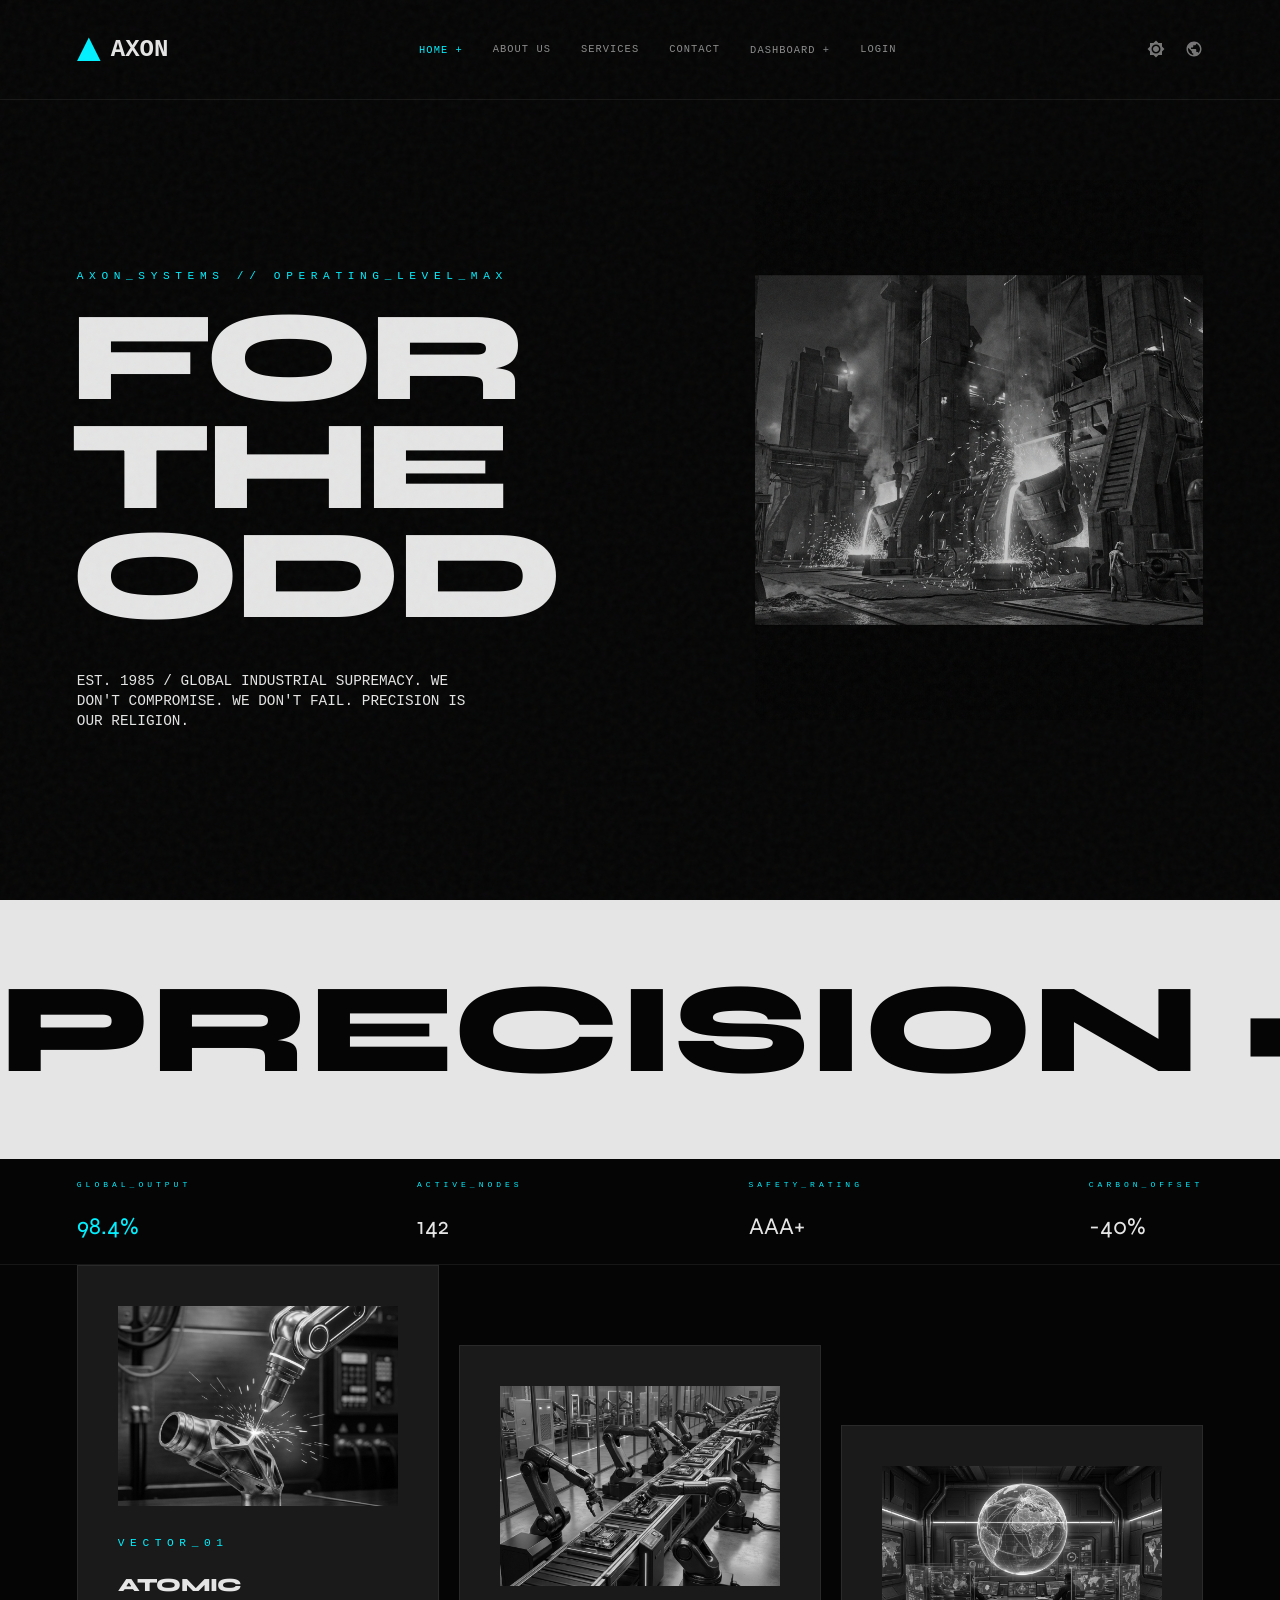
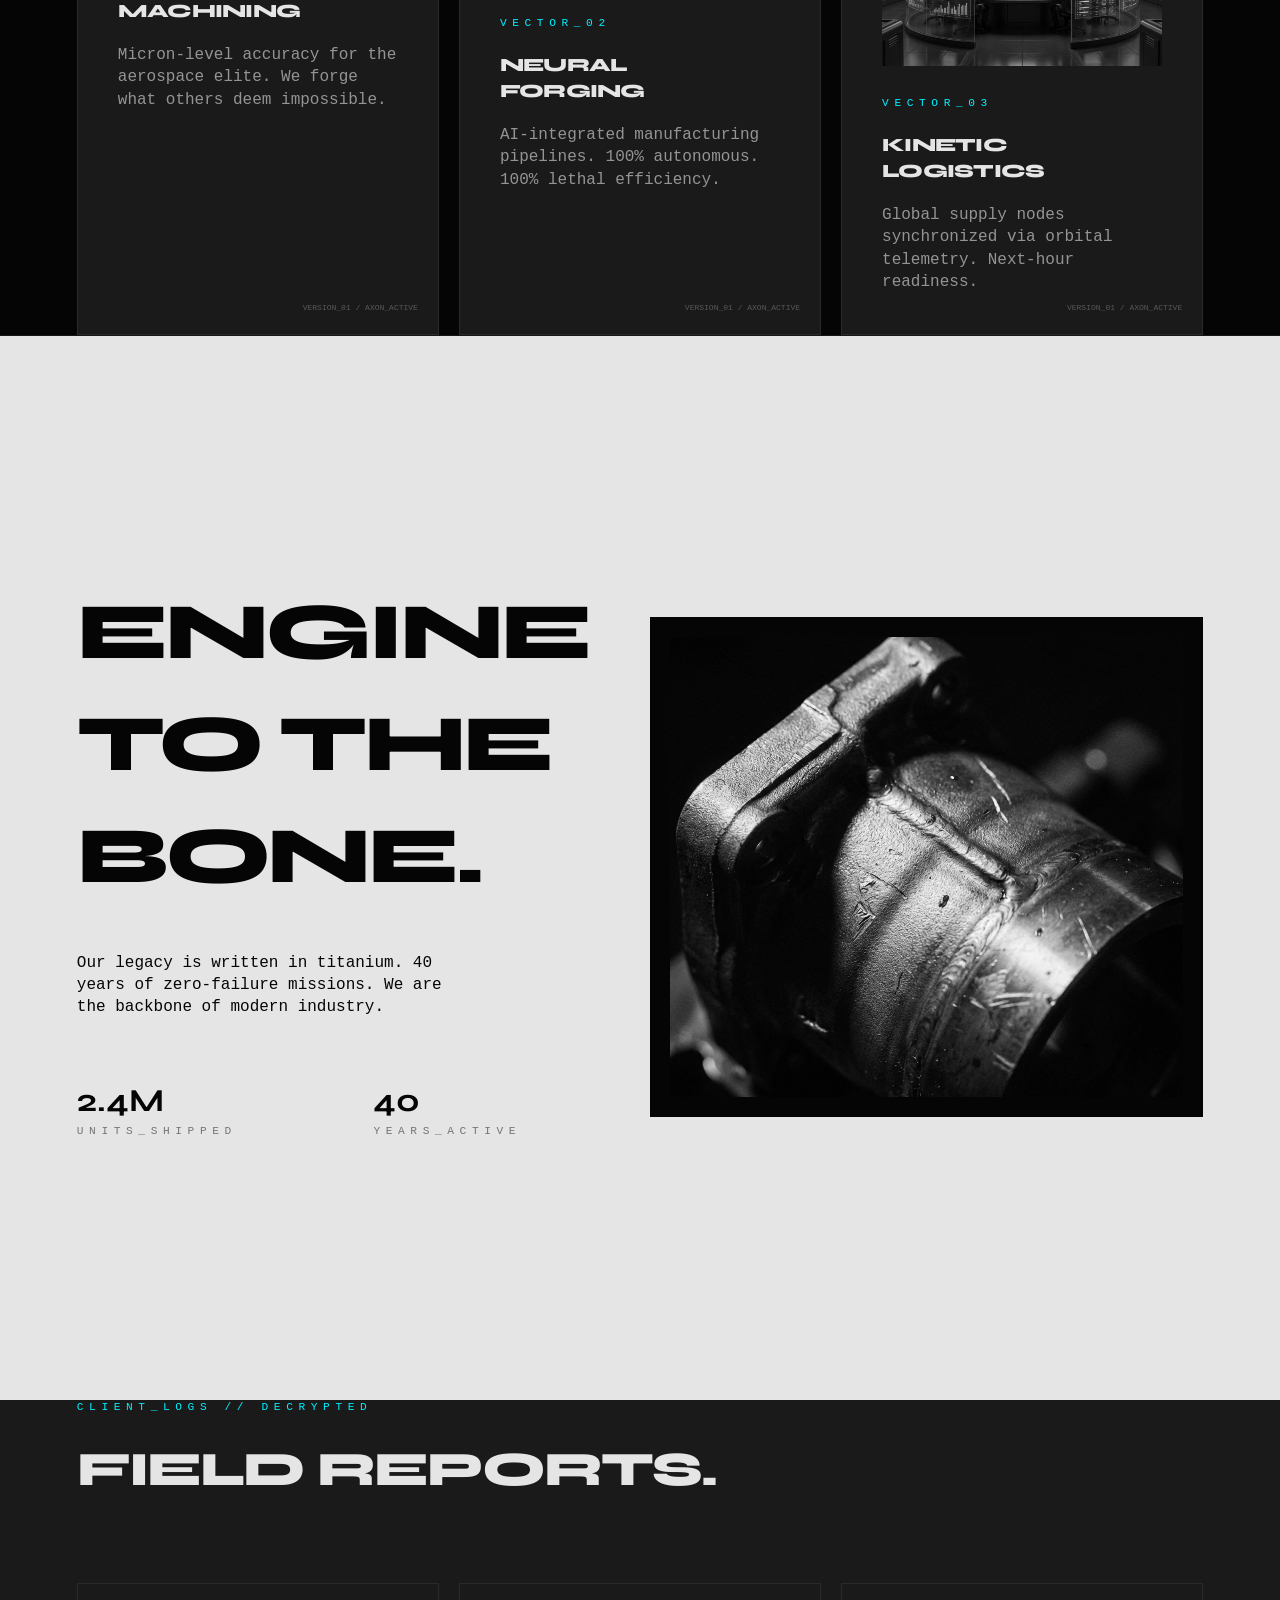
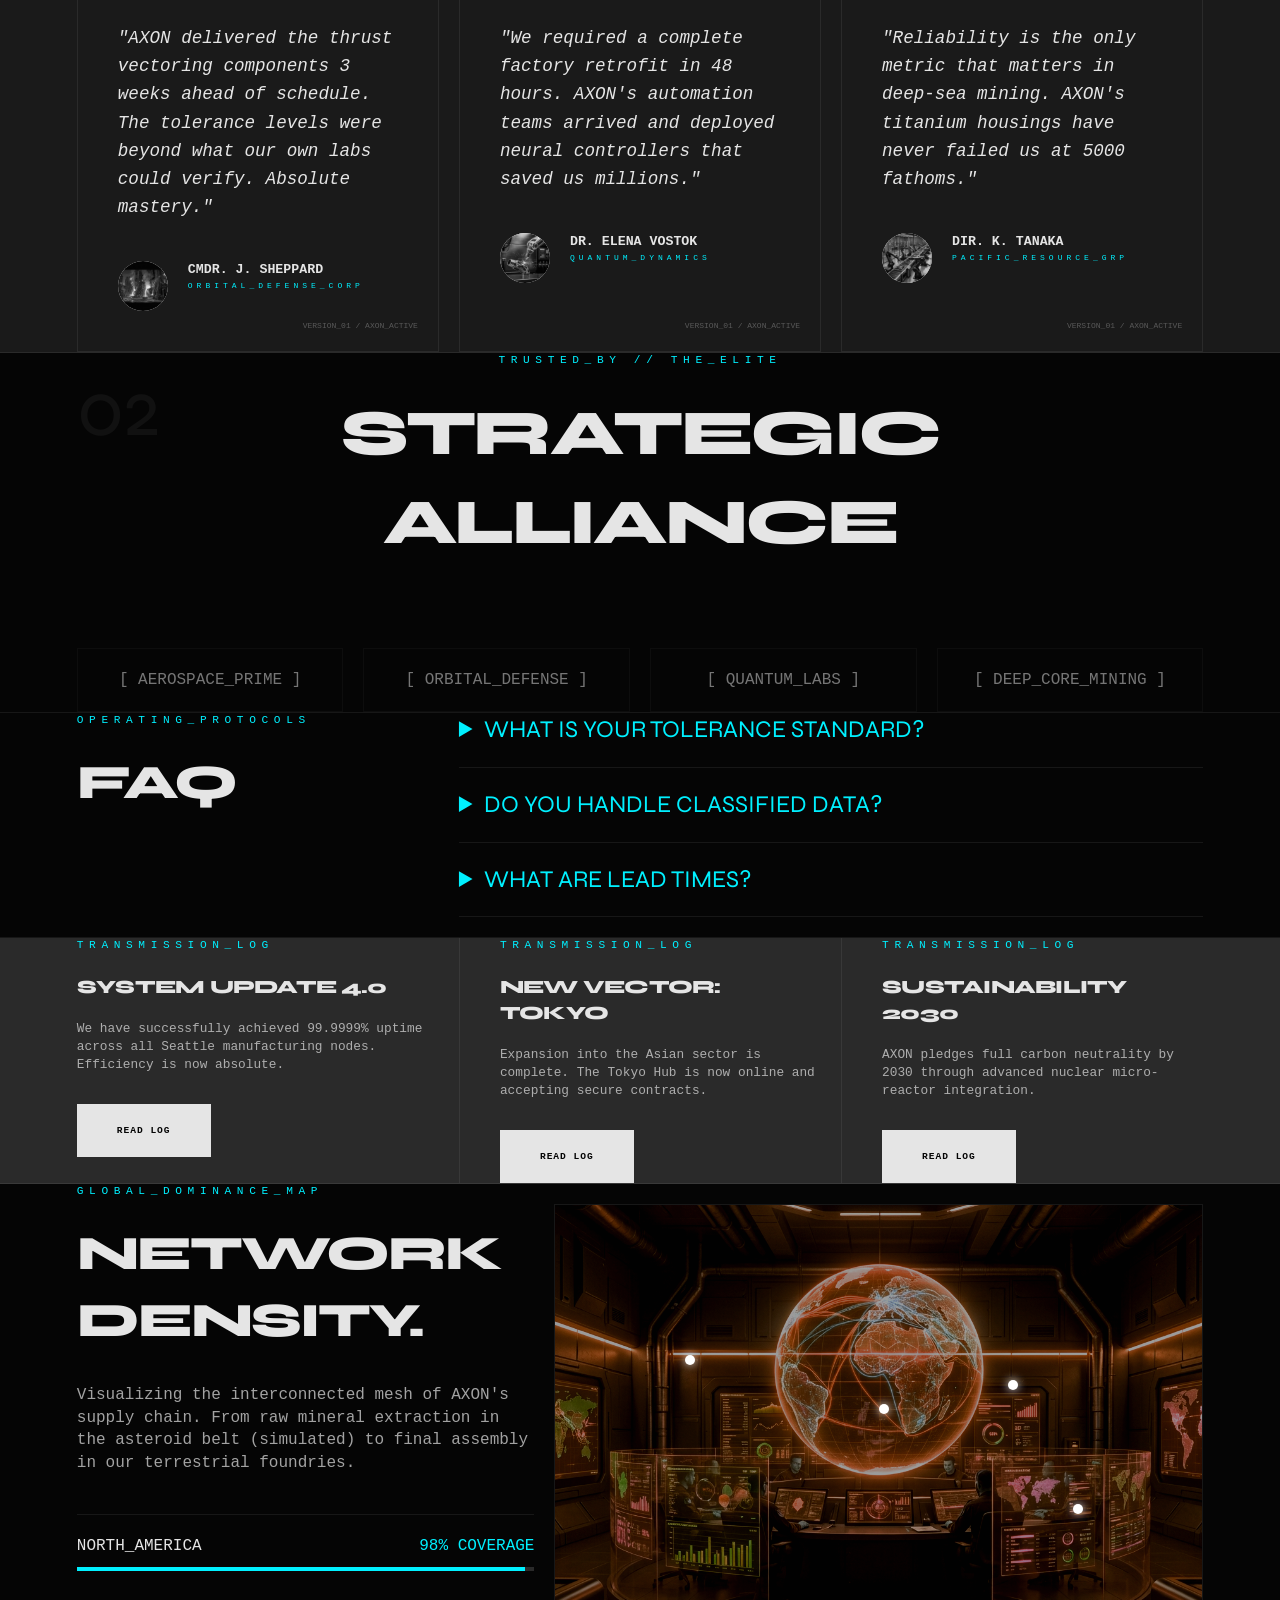
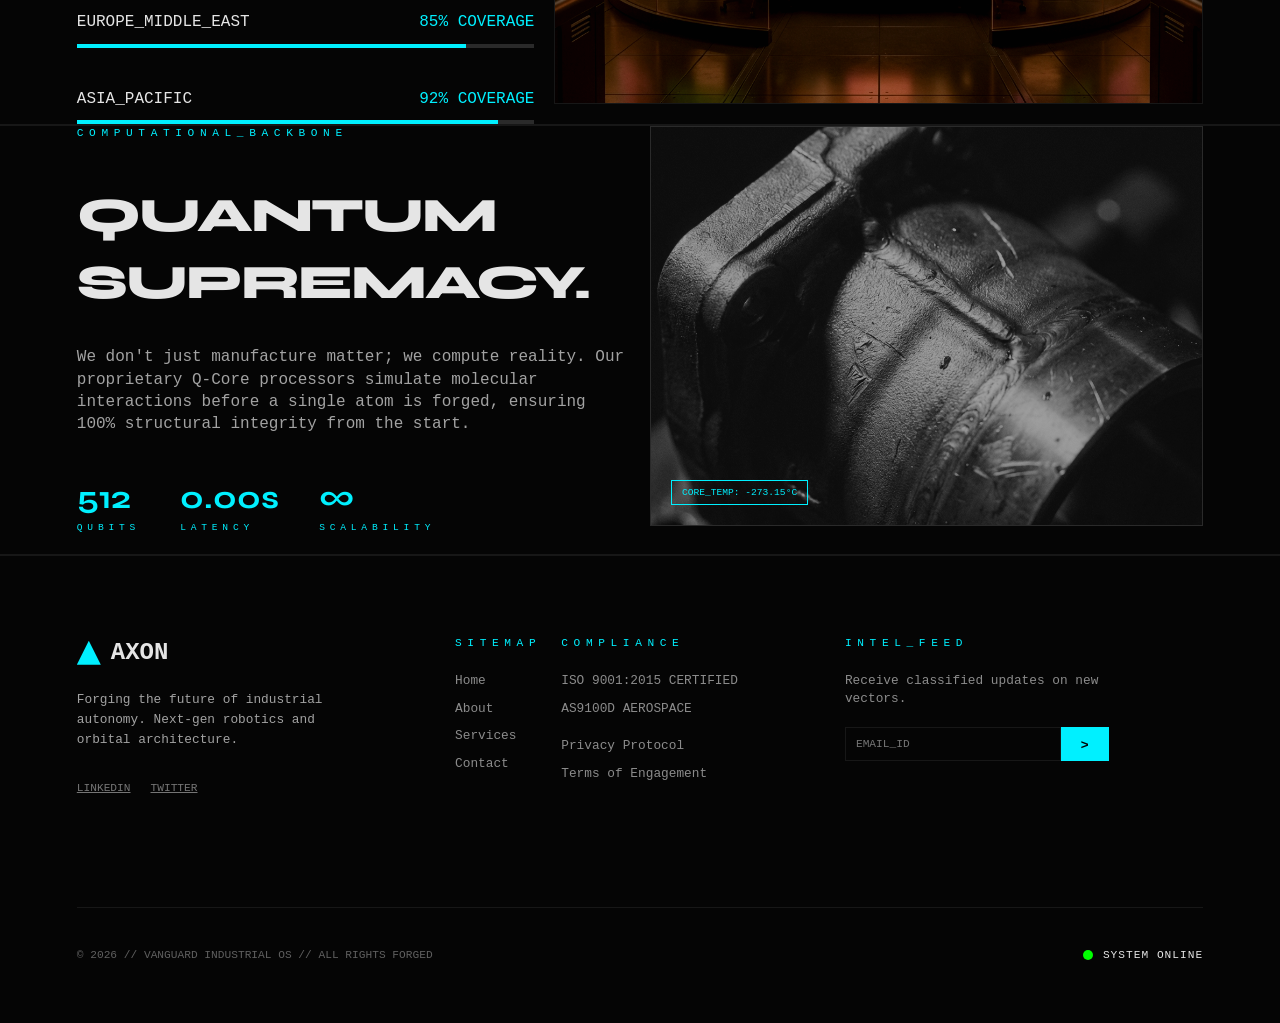
==== index.html @ edf785f6 "First work update" ====
<!DOCTYPE html>
<html lang="en" data-theme="dark" dir="ltr">

<head>
    <meta charset="UTF-8">
    <meta name="viewport" content="width=device-width, initial-scale=1.0">
    <title>AXON // VANGUARD INDUSTRIAL</title>
    <link rel="stylesheet" href="style.css">
</head>

<body>
    <nav>
        <div class="v-container nav-inner">
            <a href="index.html" class="v-logo">AXON</a>
            <div class="mobile-toggle">
                <span></span><span></span><span></span>
            </div>
            <div class="nav-links">
                <div class="dropdown">
                    <span class="nav-link active">Home +</span>
                    <div class="dropdown-content">
                        <a href="index.html" class="dropdown-link">Home 1</a>
                        <a href="index2.html" class="dropdown-link">Home 2</a>
                    </div>
                </div>
                <a href="about.html" class="nav-link">About us</a>
                <a href="services.html" class="nav-link">Services</a>
                <a href="contact.html" class="nav-link">Contact</a>
                <div class="dropdown">
                    <span class="nav-link">Dashboard +</span>
                    <div class="dropdown-content">
                        <a href="dashboard-user.html" class="dropdown-link">User Dashboard</a>
                        <a href="dashboard-admin.html" class="dropdown-link">Admin Dashboard</a>
                    </div>
                </div>
                <a href="login.html" class="nav-link">Login</a>
            </div>
            <div style="display: flex; gap: 20px;">
                <button onclick="toggleTheme()" class="nav-icon" title="Theme">
                    <svg viewBox="0 0 24 24">
                        <path
                            d="M20 8.69V4h-4.69L12 .69 8.69 4H4v4.69L.69 12 4 15.31V20h4.69L12 23.31 15.31 20H20v-4.69L23.31 12 20 8.69zM12 18c-3.31 0-6-2.69-6-6s2.69-6 6-6 6 2.69 6 6-2.69 6-6 6zm0-10c-2.21 0-4 1.79-4 4s1.79 4 4 4 4-1.79 4-4-1.79-4-4-4z" />
                    </svg>
                </button>
                <button onclick="toggleRTL()" class="nav-icon" title="Direction">
                    <svg viewBox="0 0 24 24">
                        <path
                            d="M12 2C6.48 2 2 6.48 2 12s4.48 10 10 10 10-4.48 10-10S17.52 2 12 2zm-1 17.93c-3.95-.49-7-3.85-7-7.93 0-.62.08-1.21.21-1.79L9 15v1c0 1.1.9 2 2 2v1.93zm6.9-2.54c-.26-.81-1-1.39-1.9-1.39h-1v-3c0-.55-.45-1-1-1H8v-2h2c.55 0 1-.45 1-1V7h2c1.1 0 2-.9 2-2v-.41c2.93 1.19 5 4.06 5 7.41 0 2.08-.8 3.97-2.1 5.39z" />
                    </svg>
                </button>
            </div>
        </div>
    </nav>

    <header class="hero v-container">
        <span class="v-label">AXON_SYSTEMS // OPERATING_LEVEL_MAX</span>
        <h1>FOR <br>THE<br>ODD</h1>
        <div class="hero-sub">
            EST. 1985 / GLOBAL INDUSTRIAL SUPREMACY.
            WE DON'T COMPROMISE. WE DON'T FAIL.
            PRECISION IS OUR RELIGION.
        </div>
        <div class="hero-visual">
            <img src="Assets/hero.png" alt="Industrial Forge">
        </div>

    </header>

    <div class="v-marquee">
        <div class="marquee-content">
            PRECISION • SCALE • LEGACY • AUTOMATION • TITANIUM • CARBON • PRECISION • SCALE • LEGACY •
        </div>
    </div>

    <!-- NEW CONTENT: LIVE METRICS STRIP -->
    <div style="border-bottom: 1px solid var(--v-border); padding: 20px 0; background: var(--v-black);">
        <div class="v-container" style="display: flex; justify-content: space-between; flex-wrap: wrap; gap: 20px;">
            <div>
                <span class="v-label" style="font-size: 0.5rem;">GLOBAL_OUTPUT</span>
                <div style="font-family: 'Syne'; font-size: 1.5rem; color: var(--v-accent);">98.4%</div>
            </div>
            <div>
                <span class="v-label" style="font-size: 0.5rem;">ACTIVE_NODES</span>
                <div style="font-family: 'Syne'; font-size: 1.5rem;">142</div>
            </div>
            <div>
                <span class="v-label" style="font-size: 0.5rem;">SAFETY_RATING</span>
                <div style="font-family: 'Syne'; font-size: 1.5rem;">AAA+</div>
            </div>
            <div>
                <span class="v-label" style="font-size: 0.5rem;">CARBON_OFFSET</span>
                <div style="font-family: 'Syne'; font-size: 1.5rem;">-40%</div>
            </div>
        </div>
    </div>

    <section class="v-container">
        <div class="section-num">01</div>
        <div class="v-grid">
            <div class="v-card v-reveal">
                <div
                    style="width: 100%; height: 200px; background: var(--v-black); margin-bottom: 30px; overflow: hidden;">
                    <img src="Assets/vector1.png"
                        style="width: 100%; height: 100%; object-fit: cover; filter: grayscale(1);">
                </div>
                <span class="v-label">VECTOR_01</span>
                <h3>ATOMIC <br>MACHINING</h3>
                <p style="margin-top: 20px; opacity: 0.6;">Micron-level accuracy for the aerospace elite. We forge what
                    others deem impossible.</p>
            </div>
            <div class="v-card v-reveal" style="grid-column: span 4; margin-top: 80px;">
                <div
                    style="width: 100%; height: 200px; background: var(--v-black); margin-bottom: 30px; overflow: hidden;">
                    <img src="Assets/vector2.png"
                        style="width: 100%; height: 100%; object-fit: cover; filter: grayscale(1);">
                </div>
                <span class="v-label">VECTOR_02</span>
                <h3>NEURAL <br>FORGING</h3>
                <p style="margin-top: 20px; opacity: 0.6;">AI-integrated manufacturing pipelines. 100% autonomous. 100%
                    lethal efficiency.</p>
            </div>
            <div class="v-card v-reveal" style="grid-column: span 4; margin-top: 160px;">
                <div
                    style="width: 100%; height: 200px; background: var(--v-black); margin-bottom: 30px; overflow: hidden;">
                    <img src="Assets/vector3.png"
                        style="width: 100%; height: 100%; object-fit: cover; filter: grayscale(1);">
                </div>
                <span class="v-label">VECTOR_03</span>
                <h3>KINETIC <br>LOGISTICS</h3>
                <p style="margin-top: 20px; opacity: 0.6;">Global supply nodes synchronized via orbital telemetry.
                    Next-hour readiness.</p>
            </div>
        </div>
    </section>

    <section style="background: var(--v-white); color: var(--v-black);">
        <div class="v-container v-grid">
            <div style="grid-column: span 6;">
                <h2 style="font-size: 5rem;">ENGINE <br>TO THE <br>BONE.</h2>
                <p style="margin-top: 40px; max-width: 400px; font-weight: 500;">Our legacy is written in titanium. 40
                    years of zero-failure missions. We are the backbone of modern industry.</p>

                <div style="margin-top: 60px; display: grid; grid-template-columns: 1fr 1fr; gap: 40px;">
                    <div>
                        <h4 style="font-size: 2rem; font-family: 'Syne';">2.4M</h4>
                        <span class="v-label" style="color: var(--v-black); opacity: 0.5;">UNITS_SHIPPED</span>
                    </div>
                    <div>
                        <h4 style="font-size: 2rem; font-family: 'Syne';">40</h4>
                        <span class="v-label" style="color: var(--v-black); opacity: 0.5;">YEARS_ACTIVE</span>
                    </div>
                </div>

            </div>
            <div style="grid-column: span 6; display: flex; align-items: center; justify-content: center;">
                <div
                    style="width: 100%; height: 500px; background: var(--v-gray-light); border: 20px solid var(--v-black);">
                    <img src="Assets/engineer.png"
                        style="width: 100%; height: 100%; object-fit: cover; filter: grayscale(1);">
                </div>
            </div>
        </div>
    </section>

    <!-- NEW CONTENT: CLIENT DECRYPTION (TESTIMONIALS) -->
    <section class="v-container" style="background: var(--v-gray);">
        <div class="section-head reveal" style="margin-bottom: 80px;">
            <span class="v-label">CLIENT_LOGS // DECRYPTED</span>
            <h2 style="font-size: 3rem;">FIELD REPORTS.</h2>
        </div>
        <div class="v-grid">
            <div class="v-card v-reveal">
                <p style="font-size: 1.1rem; line-height: 1.6; font-style: italic;">"AXON delivered the thrust vectoring
                    components 3 weeks ahead of schedule. The tolerance levels were beyond what our own labs could
                    verify. Absolute mastery."</p>
                <div style="margin-top: 40px; display: flex; align-items: center; gap: 20px;">
                    <div style="width: 50px; height: 50px; background: #fff; border-radius: 50%; overflow: hidden;">
                        <img src="Assets/hero.png"
                            style="width:100%; height:100%; object-fit:cover; filter:grayscale(1);">
                    </div>
                    <div>
                        <h5 style="text-transform: uppercase;">Cmdr. J. Sheppard</h5>
                        <span class="v-label" style="font-size: 0.5rem;">ORBITAL_DEFENSE_CORP</span>
                    </div>
                </div>
            </div>
            <div class="v-card v-reveal">
                <p style="font-size: 1.1rem; line-height: 1.6; font-style: italic;">"We required a complete factory
                    retrofit in 48 hours. AXON's automation teams arrived and deployed neural controllers that saved us
                    millions."</p>
                <div style="margin-top: 40px; display: flex; align-items: center; gap: 20px;">
                    <div style="width: 50px; height: 50px; background: #fff; border-radius: 50%; overflow: hidden;">
                        <img src="Assets/vector1.png"
                            style="width:100%; height:100%; object-fit:cover; filter:grayscale(1);">
                    </div>
                    <div>
                        <h5 style="text-transform: uppercase;">Dr. Elena Vostok</h5>
                        <span class="v-label" style="font-size: 0.5rem;">QUANTUM_DYNAMICS</span>
                    </div>
                </div>
            </div>
            <div class="v-card v-reveal">
                <p style="font-size: 1.1rem; line-height: 1.6; font-style: italic;">"Reliability is the only metric that
                    matters in deep-sea mining. AXON's titanium housings have never failed us at 5000 fathoms."</p>
                <div style="margin-top: 40px; display: flex; align-items: center; gap: 20px;">
                    <div style="width: 50px; height: 50px; background: #fff; border-radius: 50%; overflow: hidden;">
                        <img src="Assets/vector2.png"
                            style="width:100%; height:100%; object-fit:cover; filter:grayscale(1);">
                    </div>
                    <div>
                        <h5 style="text-transform: uppercase;">Dir. K. Tanaka</h5>
                        <span class="v-label" style="font-size: 0.5rem;">PACIFIC_RESOURCE_GRP</span>
                    </div>
                </div>
            </div>
        </div>
    </section>

    <section class="v-container">
        <div class="section-num">02</div>
        <div style="text-align: center; margin-bottom: 80px;">
            <span class="v-label">TRUSTED_BY // THE_ELITE</span>
            <h2 style="font-size: 4rem; margin-top: 20px;">STRATEGIC<br>ALLIANCE</h2>
        </div>
        <div class="v-grid" style="text-align: center;">
            <div style="grid-column: span 3; opacity: 0.5; border: 1px solid var(--v-border); padding: 20px;">[
                AEROSPACE_PRIME ]</div>
            <div style="grid-column: span 3; opacity: 0.5; border: 1px solid var(--v-border); padding: 20px;">[
                ORBITAL_DEFENSE ]</div>
            <div style="grid-column: span 3; opacity: 0.5; border: 1px solid var(--v-border); padding: 20px;">[
                QUANTUM_LABS ]</div>
            <div style="grid-column: span 3; opacity: 0.5; border: 1px solid var(--v-border); padding: 20px;">[
                DEEP_CORE_MINING ]</div>
        </div>
    </section>

    <!-- NEW CONTENT: PROTOCOL FAQ -->
    <section class="v-container" style="background: var(--v-black);">
        <div class="v-grid">
            <div style="grid-column: span 4;">
                <span class="v-label">OPERATING_PROTOCOLS</span>
                <h2 style="font-size: 3rem; margin-top: 20px;">FAQ</h2>
            </div>
            <div style="grid-column: span 8;">
                <details style="margin-bottom: 20px; border-bottom: 1px solid var(--v-border); padding-bottom: 20px;">
                    <summary style="font-family: 'Syne'; font-size: 1.5rem; cursor: pointer; color: var(--v-accent);">
                        WHAT IS YOUR TOLERANCE STANDARD?</summary>
                    <p style="margin-top: 15px; opacity: 0.7;">We strictly adhere to a +/- 0.0001mm tolerance for all
                        aerospace and medical components. Optical verification is standard.</p>
                </details>
                <details style="margin-bottom: 20px; border-bottom: 1px solid var(--v-border); padding-bottom: 20px;">
                    <summary style="font-family: 'Syne'; font-size: 1.5rem; cursor: pointer; color: var(--v-accent);">DO
                        YOU HANDLE CLASSIFIED DATA?</summary>
                    <p style="margin-top: 15px; opacity: 0.7;">Yes. Our facilities are ITAR compliant and we utilize
                        quantum-safe encryption for all IP exchanges.</p>
                </details>
                <details style="margin-bottom: 20px; border-bottom: 1px solid var(--v-border); padding-bottom: 20px;">
                    <summary style="font-family: 'Syne'; font-size: 1.5rem; cursor: pointer; color: var(--v-accent);">
                        WHAT ARE LEAD TIMES?</summary>
                    <p style="margin-top: 15px; opacity: 0.7;">Standard lead time is 4 weeks. Rapid Prototyping (Vector
                        05) can deliver assets in under 72 hours.</p>
                </details>
            </div>
        </div>
    </section>

    <section class="v-container" style="background: var(--v-gray-light);">
        <div class="v-grid">
            <div style="grid-column: span 4;">
                <span class="v-label">TRANSMISSION_LOG</span>
                <h3 style="margin-top: 20px;">SYSTEM UPDATE 4.0</h3>
                <p style="margin-top: 20px; font-size: 0.8rem; opacity: 0.7;">We have successfully achieved 99.9999%
                    uptime across all Seattle manufacturing nodes. Efficiency is now absolute.</p>
                <a href="#" class="v-button" style="margin-top: 30px; font-size: 0.6rem;"><span>Read Log</span></a>
            </div>
            <div style="grid-column: span 4; border-left: 1px solid var(--v-border); padding-left: 40px;">
                <span class="v-label">TRANSMISSION_LOG</span>
                <h3 style="margin-top: 20px;">NEW VECTOR: TOKYO</h3>
                <p style="margin-top: 20px; font-size: 0.8rem; opacity: 0.7;">Expansion into the Asian sector is
                    complete. The Tokyo Hub is now online and accepting secure contracts.</p>
                <a href="#" class="v-button" style="margin-top: 30px; font-size: 0.6rem;"><span>Read Log</span></a>
            </div>
            <div style="grid-column: span 4; border-left: 1px solid var(--v-border); padding-left: 40px;">
                <span class="v-label">TRANSMISSION_LOG</span>
                <h3 style="margin-top: 20px;">SUSTAINABILITY 2030</h3>
                <p style="margin-top: 20px; font-size: 0.8rem; opacity: 0.7;">AXON pledges full carbon neutrality by
                    2030 through advanced nuclear micro-reactor integration.</p>
                <a href="#" class="v-button" style="margin-top: 30px; font-size: 0.6rem;"><span>Read Log</span></a>
            </div>
        </div>
    </section>

    <!-- NEW CONTENT: STRATEGIC EXPANSION MAP VISUALIZATION -->
    <section class="v-container" style="padding-bottom: 0;">
        <div class="v-grid" style="align-items: center;">
            <div style="grid-column: span 5;">
                <span class="v-label">GLOBAL_DOMINANCE_MAP</span>
                <h2 style="font-size: 3rem; margin-top: 20px;">NETWORK <br>DENSITY.</h2>
                <p style="margin-top: 30px; opacity: 0.7;">Visualizing the interconnected mesh of AXON's supply chain.
                    From raw mineral extraction in the asteroid belt (simulated) to final assembly in our terrestrial
                    foundries.</p>
                <div style="margin-top: 40px; border-top: 1px solid var(--v-border); padding-top: 20px;">
                    <div style="display: flex; justify-content: space-between; margin-bottom: 10px;">
                        <span>NORTH_AMERICA</span>
                        <span style="color: var(--v-accent);">98% COVERAGE</span>
                    </div>
                    <div style="height: 4px; background: var(--v-gray-light); width: 100%;">
                        <div style="height: 100%; background: var(--v-accent); width: 98%;"></div>
                    </div>
                </div>
                <div style="margin-top: 20px; padding-top: 20px;">
                    <div style="display: flex; justify-content: space-between; margin-bottom: 10px;">
                        <span>EUROPE_MIDDLE_EAST</span>
                        <span style="color: var(--v-accent);">85% COVERAGE</span>
                    </div>
                    <div style="height: 4px; background: var(--v-gray-light); width: 100%;">
                        <div style="height: 100%; background: var(--v-accent); width: 85%;"></div>
                    </div>
                </div>
                <div style="margin-top: 20px; padding-top: 20px;">
                    <div style="display: flex; justify-content: space-between; margin-bottom: 10px;">
                        <span>ASIA_PACIFIC</span>
                        <span style="color: var(--v-accent);">92% COVERAGE</span>
                    </div>
                    <div style="height: 4px; background: var(--v-gray-light); width: 100%;">
                        <div style="height: 100%; background: var(--v-accent); width: 92%;"></div>
                    </div>
                </div>
            </div>
            <div style="grid-column: span 7;">
                <div
                    style="width: 100%; height: 500px; background: var(--v-black); position: relative; overflow: hidden; border: 1px solid var(--v-border);">
                    <img src="Assets/vector3.png"
                        style="width: 100%; height: 100%; object-fit: cover; opacity: 0.6; filter: hue-rotate(180deg) contrast(1.2);">
                    <div
                        style="position: absolute; top: 30%; left: 20%; width: 10px; height: 10px; background: #fff; border-radius: 50%; box-shadow: 0 0 10px #fff;">
                    </div>
                    <div
                        style="position: absolute; top: 35%; left: 70%; width: 10px; height: 10px; background: #fff; border-radius: 50%; box-shadow: 0 0 10px #fff;">
                    </div>
                    <div
                        style="position: absolute; top: 60%; left: 80%; width: 10px; height: 10px; background: #fff; border-radius: 50%; box-shadow: 0 0 10px #fff;">
                    </div>
                    <div
                        style="position: absolute; top: 40%; left: 50%; width: 10px; height: 10px; background: #fff; border-radius: 50%; box-shadow: 0 0 10px #fff;">
                    </div>
                </div>
            </div>
        </div>
    </section>

    <!-- NEW CONTENT: QUANTUM INFRASTRUCTURE -->
    <section class="v-container" style="background: var(--v-black); border-top: 1px solid var(--v-border);">
        <div class="v-grid">
            <div style="grid-column: span 6; display: flex; flex-direction: column; justify-content: center;">
                <span class="v-label">COMPUTATIONAL_BACKBONE</span>
                <h2 style="font-size: 3rem; margin-top: 20px;">QUANTUM <br>SUPREMACY.</h2>
                <p style="margin-top: 30px; opacity: 0.7;">We don't just manufacture matter; we compute reality. Our
                    proprietary Q-Core processors simulate molecular interactions before a single atom is forged,
                    ensuring 100% structural integrity from the start.</p>
                <div style="margin-top: 40px; display: flex; gap: 40px;">
                    <div>
                        <h4 style="font-family: 'Syne'; font-size: 2rem; color: var(--v-accent);">512</h4>
                        <span class="v-label" style="font-size: 0.6rem;">QUBITS</span>
                    </div>
                    <div>
                        <h4 style="font-family: 'Syne'; font-size: 2rem; color: var(--v-accent);">0.00s</h4>
                        <span class="v-label" style="font-size: 0.6rem;">LATENCY</span>
                    </div>
                    <div>
                        <h4 style="font-family: 'Syne'; font-size: 2rem; color: var(--v-accent);">∞</h4>
                        <span class="v-label" style="font-size: 0.6rem;">SCALABILITY</span>
                    </div>
                </div>
            </div>
            <div style="grid-column: span 6;">
                <div
                    style="width: 100%; height: 400px; background: var(--v-gray); border: 1px solid var(--v-border); position: relative; overflow: hidden;">
                    <img src="Assets/engineer.png"
                        style="width: 100%; height: 100%; object-fit: cover; opacity: 0.6; filter: grayscale(1);">
                    <div
                        style="position: absolute; bottom: 20px; left: 20px; border: 1px solid var(--v-accent); padding: 5px 10px; color: var(--v-accent); font-size: 0.6rem;">
                        CORE_TEMP: -273.15°C
                    </div>
                </div>
            </div>
        </div>
    </section>

    <footer class="dash-footer" style="border-top: 1px solid var(--v-border); margin-top: 0; padding-top: 80px;">
        <div class="v-grid" style="row-gap: 50px;">
            <!-- Brand -->
            <div style="grid-column: span 3;">
                <a href="index.html" class="v-logo">AXON</a>
                <p style="margin-top: 20px; font-size: 0.8rem; opacity: 0.7; line-height: 1.6;">
                    Forging the future of industrial autonomy. Next-gen robotics and orbital architecture.
                </p>
                <div style="margin-top: 30px; display: flex; gap: 20px;">
                    <a href="#" style="opacity: 0.5; font-size: 0.7rem; color: inherit;">LINKEDIN</a>
                    <a href="#" style="opacity: 0.5; font-size: 0.7rem; color: inherit;">TWITTER</a>
                </div>
            </div>

            <!-- Sitemap -->
            <div style="grid-column: span 2; grid-column-start: 5;">
                <span class="v-label">SITEMAP</span>
                <div style="margin-top: 20px; display: flex; flex-direction: column; gap: 10px;">
                    <a href="index.html"
                        style="opacity: 0.6; text-decoration: none; font-size: 0.8rem; color: inherit;">Home</a>
                    <a href="about.html"
                        style="opacity: 0.6; text-decoration: none; font-size: 0.8rem; color: inherit;">About</a>
                    <a href="services.html"
                        style="opacity: 0.6; text-decoration: none; font-size: 0.8rem; color: inherit;">Services</a>
                    <a href="contact.html"
                        style="opacity: 0.6; text-decoration: none; font-size: 0.8rem; color: inherit;">Contact</a>
                </div>
            </div>

            <!-- Legal/Nodes -->
            <div style="grid-column: span 3;">
                <span class="v-label">COMPLIANCE</span>
                <div style="margin-top: 20px; display: flex; flex-direction: column; gap: 10px;">
                    <span style="opacity: 0.6; font-size: 0.8rem;">ISO 9001:2015 CERTIFIED</span>
                    <span style="opacity: 0.6; font-size: 0.8rem;">AS9100D AEROSPACE</span>
                    <a href="#"
                        style="opacity: 0.6; text-decoration: none; font-size: 0.8rem; color: inherit; margin-top: 10px;">Privacy
                        Protocol</a>
                    <a href="#" style="opacity: 0.6; text-decoration: none; font-size: 0.8rem; color: inherit;">Terms of
                        Engagement</a>
                </div>
            </div>

            <!-- Newsletter -->
            <div style="grid-column: span 3;">
                <span class="v-label">INTEL_FEED</span>
                <p style="margin-top: 20px; font-size: 0.8rem; opacity: 0.6; margin-bottom: 20px;">Receive classified
                    updates on new vectors.</p>
                <form action="#" style="display: flex;">
                    <input type="email" placeholder="EMAIL_ID"
                        style="background: transparent; border: 1px solid var(--v-border); padding: 10px; color: inherit; font-family: inherit; width: 100%; font-size: 0.7rem;">
                    <button type="submit"
                        style="background: var(--v-accent); border: none; padding: 0 20px; font-weight: bold; cursor: pointer;">></button>
                </form>
            </div>

            <!-- Bottom Row -->
            <div
                style="grid-column: span 12; margin-top: 60px; padding-top: 40px; border-top: 1px solid var(--v-border); display: flex; justify-content: space-between; align-items: center; flex-wrap: wrap; gap: 20px;">
                <p style="font-size: 0.7rem; opacity: 0.4;">© 2026 // VANGUARD INDUSTRIAL OS // ALL RIGHTS FORGED</p>
                <div style="display: flex; gap: 20px; align-items: center;">
                    <div style="display: flex; align-items: center; gap: 10px;">
                        <span style="width: 10px; height: 10px; background: #00FF00; border-radius: 50%;"></span>
                        <span style="font-size: 0.7rem; letter-spacing: 1px;">SYSTEM ONLINE</span>
                    </div>
                </div>
            </div>
        </div>
    </footer>

    <script src="main.js"></script>
</body>

</html>
---- style.css ----
@import url('https://fonts.googleapis.com/css2?family=Syne:wght@400;700;800&family=JetBrains+Mono:wght@300;400;500&display=swap');

:root {
    /* Vanguard Industrial Palette */
    --v-black: #050505;
    --v-white: #E5E5E5;
    --v-accent: #00F0FF;
    /* Ion Blue */
    --v-accent-dim: rgba(0, 240, 255, 0.15);
    --v-gray: #1A1A1A;
    --v-gray-light: #2A2A2A;

    /* Layout Tokens */
    --v-margin: 6vw;
    --v-border: rgba(229, 229, 229, 0.08);
}

[data-theme="light"] {
    --v-black: #F5F5F5;
    --v-white: #0A0A0A;
    --v-accent: #FF3D00;
    /* Neon Orange */
    --v-accent-dim: rgba(255, 61, 0, 0.15);
    --v-gray: #E0E0E0;
    --v-gray-light: #CCCCCC;
}

/* --- Foundation --- */
* {
    margin: 0;
    padding: 0;
    box-sizing: border-box;
}

body {
    background-color: var(--v-black);
    color: var(--v-white);
    font-family: 'JetBrains+Mono', monospace;
    overflow-x: hidden;
    line-height: 1.4;
    -webkit-font-smoothing: antialiased;
    width: 100%;
}

h1,
h2,
h3,
.v-title {
    font-family: 'Syne', sans-serif;
    font-weight: 800;
    text-transform: uppercase;
    letter-spacing: -0.04em;
}

/* --- Grain Overlay (Premium Texture) --- */
body::before {
    content: "";
    position: fixed;
    top: 0;
    left: 0;
    width: 100vw;
    height: 100vh;
    opacity: 0.04;
    pointer-events: none;
    z-index: 9999;
    background-image: url("data:image/svg+xml,%3Csvg viewBox='0 0 200 200' xmlns='http://www.w3.org/2000/svg'%3E%3Cfilter id='noiseFilter'%3E%3CfeTurbulence type='fractalNoise' baseFrequency='0.65' numOctaves='3' stitchTiles='stitch'/%3E%3C/filter%3E%3Crect width='100%25' height='100%25' filter='url(%23noiseFilter)'/%3E%3C/svg%3E");
}

/* --- Custom Cursor --- */
#v-cursor,
#v-cursor-follower {
    display: none;
    /* Disabled for reliability */
}

/* --- Layout Elements --- */
.v-container {
    padding: 0 var(--v-margin);
    width: 100%;
}

.v-grid {
    display: grid;
    grid-template-columns: repeat(12, 1fr);
    gap: 20px;
}

/* --- Navigation --- */
nav {
    position: fixed;
    top: 0;
    left: 0;
    width: 100%;
    height: 100px;
    display: flex;
    align-items: center;
    border-bottom: 1px solid var(--v-border);
    background: var(--v-black);
    backdrop-filter: blur(20px);
    z-index: 1000;
}

.nav-inner {
    width: 100%;
    display: flex;
    justify-content: space-between;
    align-items: center;
}

.v-logo {
    font-size: 1.5rem;
    font-weight: 800;
    color: var(--v-white);
    text-decoration: none;
    display: flex;
    align-items: center;
    gap: 10px;
}

.v-logo::before {
    content: "";
    width: 24px;
    height: 24px;
    background: var(--v-accent);
    clip-path: polygon(50% 0%, 0% 100%, 100% 100%);
}

.nav-links {
    display: flex;
    gap: 30px;
    align-items: center;
}

.nav-link {
    font-size: 0.65rem;
    text-transform: uppercase;
    letter-spacing: 0.1em;
    color: var(--v-white);
    text-decoration: none;
    opacity: 0.6;
    transition: 0.3s;
    white-space: nowrap;
    position: relative;
    cursor: pointer;
}

.nav-link:hover,
.nav-link.active {
    opacity: 1;
    color: var(--v-accent);
}

/* Dropdown */
.dropdown {
    position: relative;
    display: inline-block;
    padding: 10px 0;
}

.dropdown-content {
    display: none;
    position: absolute;
    top: 100%;
    left: -10px;
    background-color: var(--v-black);
    border: 1px solid var(--v-border);
    min-width: 180px;
    z-index: 1001;
    padding: 10px 0;
    box-shadow: 0 10px 30px rgba(0, 0, 0, 0.5);
}

.dropdown:hover .dropdown-content {
    display: block;
}

.dropdown-link {
    display: block;
    padding: 12px 20px;
    color: var(--v-white);
    text-decoration: none;
    font-size: 0.65rem;
    text-transform: uppercase;
    letter-spacing: 0.1em;
    opacity: 0.6;
    transition: 0.3s;
}

.dropdown-link:hover {
    opacity: 1;
    color: var(--v-accent);
    background: rgba(255, 255, 255, 0.05);
}

/* Nav Icons */
.nav-icon {
    background: none;
    border: none;
    cursor: pointer;
    color: var(--v-white);
    opacity: 0.5;
    transition: 0.3s;
    display: flex;
    align-items: center;
    justify-content: center;
}

.nav-icon:hover {
    opacity: 1;
    color: var(--v-accent);
    transform: scale(1.1);
}

.nav-icon svg {
    width: 18px;
    height: 18px;
    fill: currentColor;
}

/* --- Hero Section (The Core) --- */
.hero {
    min-height: 100vh;
    display: flex;
    flex-direction: column;
    justify-content: center;
    position: relative;
    padding-top: 100px;
}

.v-label {
    font-size: 0.7rem;
    color: var(--v-accent);
    letter-spacing: 0.5em;
    margin-bottom: 20px;
    display: block;
}

.hero h1 {
    font-size: clamp(3.5rem, 10vw, 12rem);
    line-height: 0.85;
    margin-left: -0.05em;
    word-break: break-word;
}

.hero-sub {
    margin-top: 40px;
    max-width: 400px;
    font-size: 0.9rem;
    opacity: 0.5;
}

.hero-visual {
    position: absolute;
    right: var(--v-margin);
    top: 50%;
    transform: translateY(-50%);
    width: 35vw;
    height: 60vh;
    background: var(--v-gray);
    overflow: hidden;
}

.hero-visual img {
    width: 100%;
    height: 100%;
    object-fit: cover;
    filter: grayscale(1) brightness(0.8);
    transition: 1s cubic-bezier(0.16, 1, 0.3, 1);
}

.hero-visual:hover img {
    filter: grayscale(0) brightness(1);
    transform: scale(1.05);
}

/* --- Technical Sections --- */
section {
    padding: 15rem 0;
    border-bottom: 1px solid var(--v-border);
    position: relative;
}

.section-num {
    font-size: 5rem;
    font-family: 'Syne', sans-serif;
    opacity: 0.05;
    position: absolute;
    top: 0;
    left: var(--v-margin);
}

.v-card {
    grid-column: span 4;
    padding: 40px;
    background: var(--v-gray);
    border: 1px solid var(--v-border);
    transition: 0.4s;
    position: relative;
}

.v-card:hover {
    background: var(--v-gray-light);
    border-color: var(--v-accent);
}

.v-card::after {
    content: "VERSION_01 / AXON_ACTIVE";
    position: absolute;
    bottom: 20px;
    right: 20px;
    font-size: 0.5rem;
    opacity: 0.3;
}

/* --- Interactive Elements --- */
.v-button {
    display: inline-flex;
    padding: 20px 40px;
    background: var(--v-white);
    color: var(--v-black);
    text-transform: uppercase;
    font-weight: 700;
    font-size: 0.8rem;
    letter-spacing: 0.1em;
    text-decoration: none;
    margin-top: 40px;
    position: relative;
    overflow: hidden;
}

.v-button::before {
    content: "";
    position: absolute;
    top: 0;
    left: -100%;
    width: 100%;
    height: 100%;
    background: var(--v-accent);
    transition: 0.4s cubic-bezier(0.16, 1, 0.3, 1);
}

.v-button:hover::before {
    left: 0;
}

.v-button span {
    position: relative;
    z-index: 2;
}

/* --- Marquee (Engineered) --- */
.v-marquee {
    overflow: hidden;
    white-space: nowrap;
    padding: 40px 0;
    background: var(--v-white);
    color: var(--v-black);
    width: 100%;
    max-width: 100vw;
}

.marquee-content {
    display: inline-block;
    animation: v-scroll 60s linear infinite;
    font-size: 8rem;
    font-weight: 800;
    font-family: 'Syne', sans-serif;
}

@keyframes v-scroll {
    from {
        transform: translateX(0);
    }

    to {
        transform: translateX(-50%);
    }
}

/* --- Dashboards (Tactical) --- */
.t-layout {
    display: grid;
    grid-template-columns: 320px 1fr;
    min-height: 100vh;
    padding-top: 100px;
}

.t-sidebar {
    border-right: 1px solid var(--v-border);
    padding: 40px;
}

.t-link {
    display: block;
    padding: 15px 0;
    font-size: 0.7rem;
    text-transform: uppercase;
    letter-spacing: 0.3em;
    color: var(--v-white);
    opacity: 0.4;
    text-decoration: none;
    border-bottom: 1px solid var(--v-border);
}

.t-link:hover,
.t-link.active {
    opacity: 1;
    color: var(--v-accent);
}

.t-grid {
    display: grid;
    grid-template-columns: repeat(auto-fit, minmax(300px, 1fr));
    gap: 1px;
    background: var(--v-border);
}

.t-item {
    background: var(--v-black);
    padding: 60px;
    display: flex;
    flex-direction: column;
    justify-content: space-between;
}

/* --- RTL --- */
[dir="rtl"] {
    direction: rtl;
    font-family: sans-serif;
}

/* --- Responsive & Mobile --- */
@media (max-width: 1024px) {
    :root {
        --v-margin: 20px;
    }

    body {
        width: 100%;
        overflow-x: hidden;
    }

    .hero-visual {
        display: none;
    }

    /* Stack the tactical dashboard */
    .t-layout {
        grid-template-columns: 1fr;
        padding-top: 80px;
    }

    .t-sidebar {
        border-right: none;
        border-bottom: 1px solid var(--v-border);
        padding: 20px;
        display: none;
        /* Hidden by default on mobile, toggle needed */
    }

    .t-sidebar.active {
        display: block;
    }

    /* Nav Mobile Fix */
    .nav-inner {
        padding: 0 20px;
    }

    .nav-links {
        display: none;
        /* Hide default nav items */
        position: fixed;
        top: 80px;
        left: 0;
        width: 100%;
        height: calc(100vh - 80px);
        background: var(--v-black);
        flex-direction: column;
        padding: 40px;
        border-bottom: 1px solid var(--v-border);
        gap: 20px;
        z-index: 999;
        overflow-y: auto;
    }

    .nav-links .nav-link {
        font-size: 1.5rem;
        /* Larger touch targets */
        opacity: 0.8;
    }

    .nav-links.active {
        display: flex;
    }

    /* Hamburger */
    .mobile-toggle {
        display: flex !important;
        flex-direction: column;
        justify-content: space-between;
        width: 30px;
        height: 20px;
        cursor: pointer;
        z-index: 1001;
    }

    .mobile-toggle span {
        display: block;
        width: 100%;
        height: 2px;
        background: var(--v-white);
        transition: 0.3s;
    }

    /* Grid Stacking */
    .v-grid {
        display: flex;
        flex-direction: column;
        gap: 40px;
    }

    /* Typography Scaling */
    h1 {
        font-size: clamp(2.5rem, 8vw, 3.5rem);
        word-break: break-word;
        /* Prevent overflow */
        line-height: 1.1;
    }

    h2 {
        font-size: 2rem !important;
        word-break: break-word;
    }

    .section-num {
        font-size: 3rem;
        left: 20px;
        /* Align with mobile margin */
    }

    /* Marquee Handling */
    .v-marquee {
        width: 100vw;
        max-width: 100%;
        overflow: hidden;
    }

    .marquee-content {
        font-size: 3rem;
    }

    /* Auto-fix generic overlaps */
    div[style*="height: 500px"] {
        height: 300px !important;
    }

    .v-card {
        padding: 25px;
        margin-top: 0 !important;
        /* Reset staggered margins */
        width: 100%;
    }

    /* Vectors page specific */
    .vector-row {
        display: flex;
        flex-direction: column;
    }

    .vector-side {
        border-right: none;
        border-bottom: 1px solid var(--v-border);
        padding: 40px 20px;
        width: 100%;
    }

    .vector-side:last-child {
        border-bottom: none;
    }

    /* Reset margins/paddings that might push width */
    .v-container {
        padding: 0 20px;
        width: 100%;
        overflow: hidden;
        /* Safety clip */
    }
}

.mobile-toggle {
    display: none;
    /* Hidden on desktop */
}

/* --- Authentication --- */
.auth-wrap {
    min-height: 100vh;
    display: flex;
    align-items: center;
    justify-content: center;
    position: relative;
    padding: 120px 0;
    overflow: hidden;
}

.auth-circle {
    position: absolute;
    width: 80vh;
    height: 80vh;
    border: 1px solid var(--v-border);
    border-radius: 50%;
    z-index: 0;
    opacity: 0.1;
    animation: rotate 60s linear infinite;
}

.auth-circle::before {
    content: "";
    position: absolute;
    top: -20px;
    left: 50%;
    width: 40px;
    height: 40px;
    background: var(--v-accent);
    clip-path: polygon(50% 0%, 0% 100%, 100% 100%);
}

@keyframes rotate {
    from {
        transform: rotate(0deg);
    }

    to {
        transform: rotate(360deg);
    }
}

.auth-panel {
    width: 400px;
    text-align: center;
    position: relative;
    z-index: 1;
}

.auth-input {
    width: 100%;
    background: var(--v-gray);
    border: 1px solid var(--v-border);
    padding: 20px;
    color: var(--v-white);
    font-family: inherit;
    margin-bottom: 20px;
    text-align: center;
    letter-spacing: 0.5em;
    transition: 0.3s;
}

.auth-input:focus {
    border-color: var(--v-accent);
    outline: none;
}

/* --- Shared Footer --- */
.dash-footer {
    padding: 60px var(--v-margin);
    width: 100%;
    margin-top: auto;
}

@media (max-width: 768px) {
    .dash-footer {
        padding: 40px 20px;
    }
}
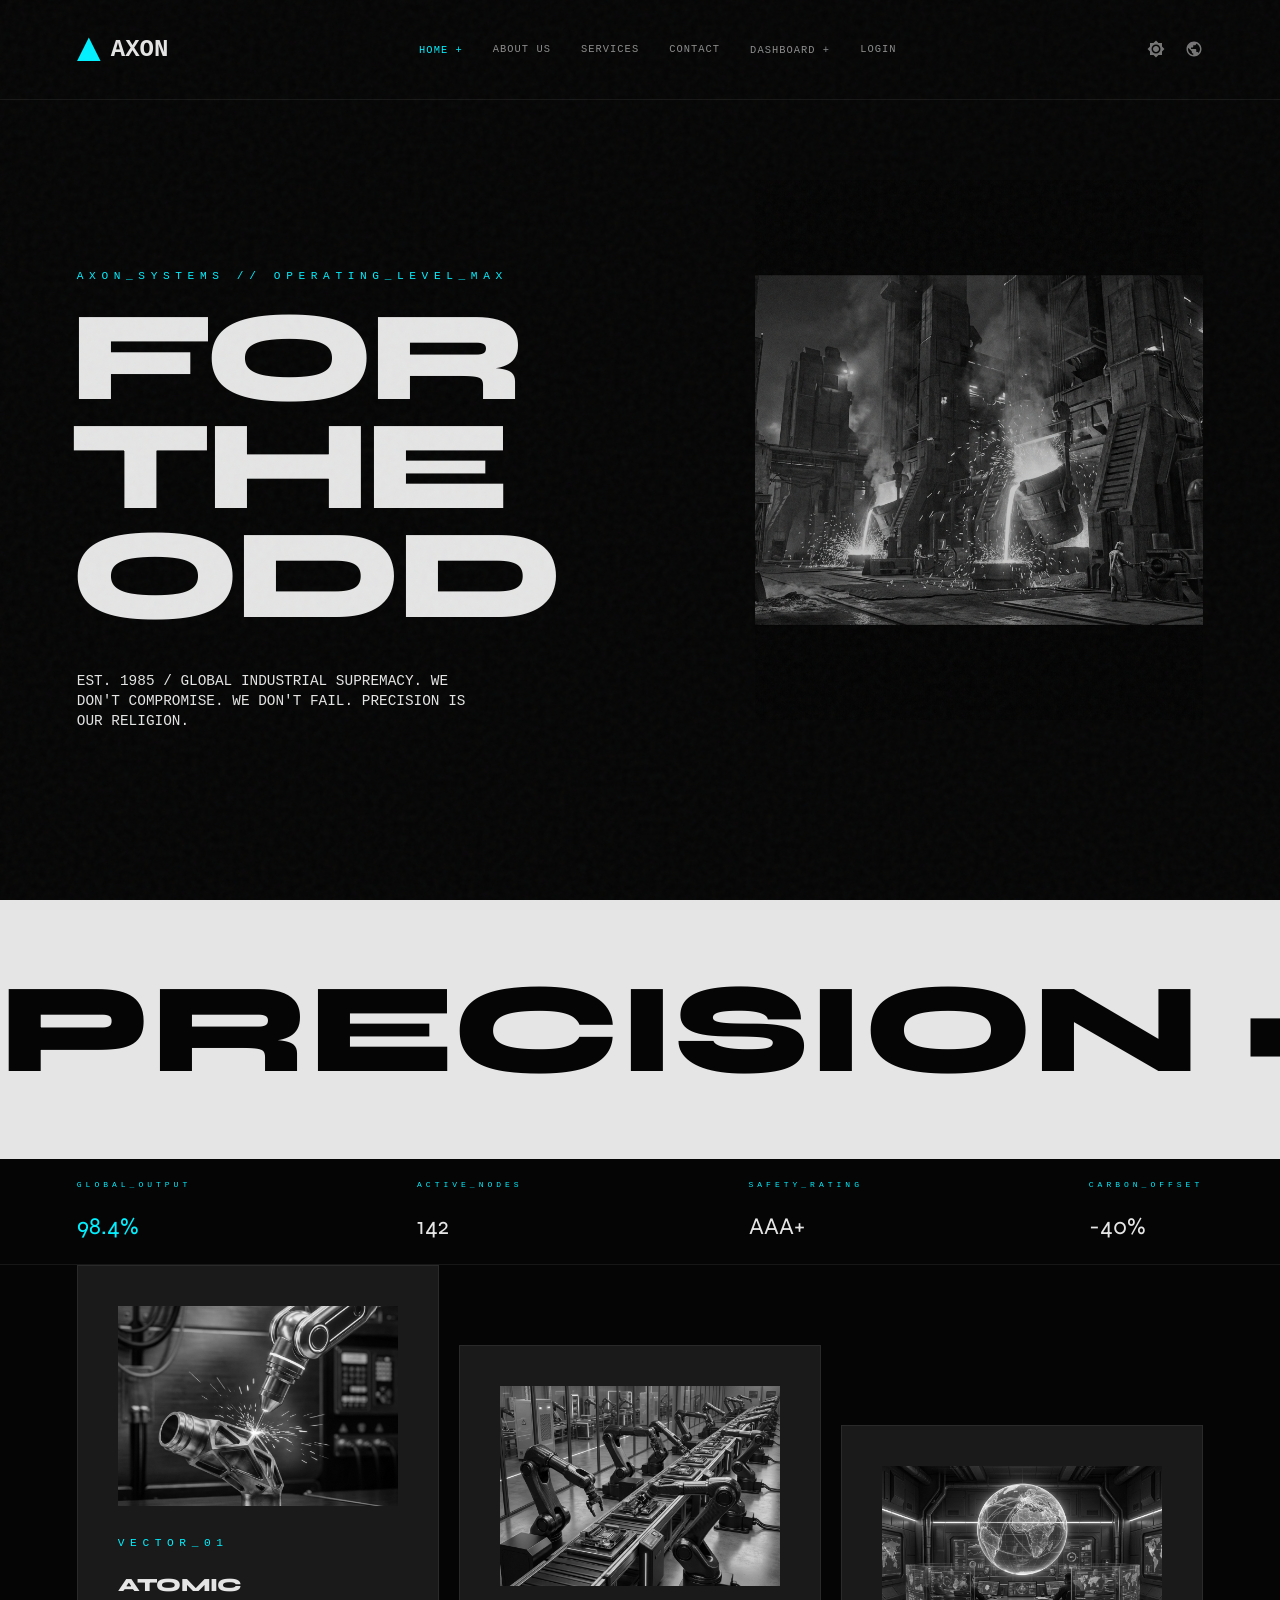
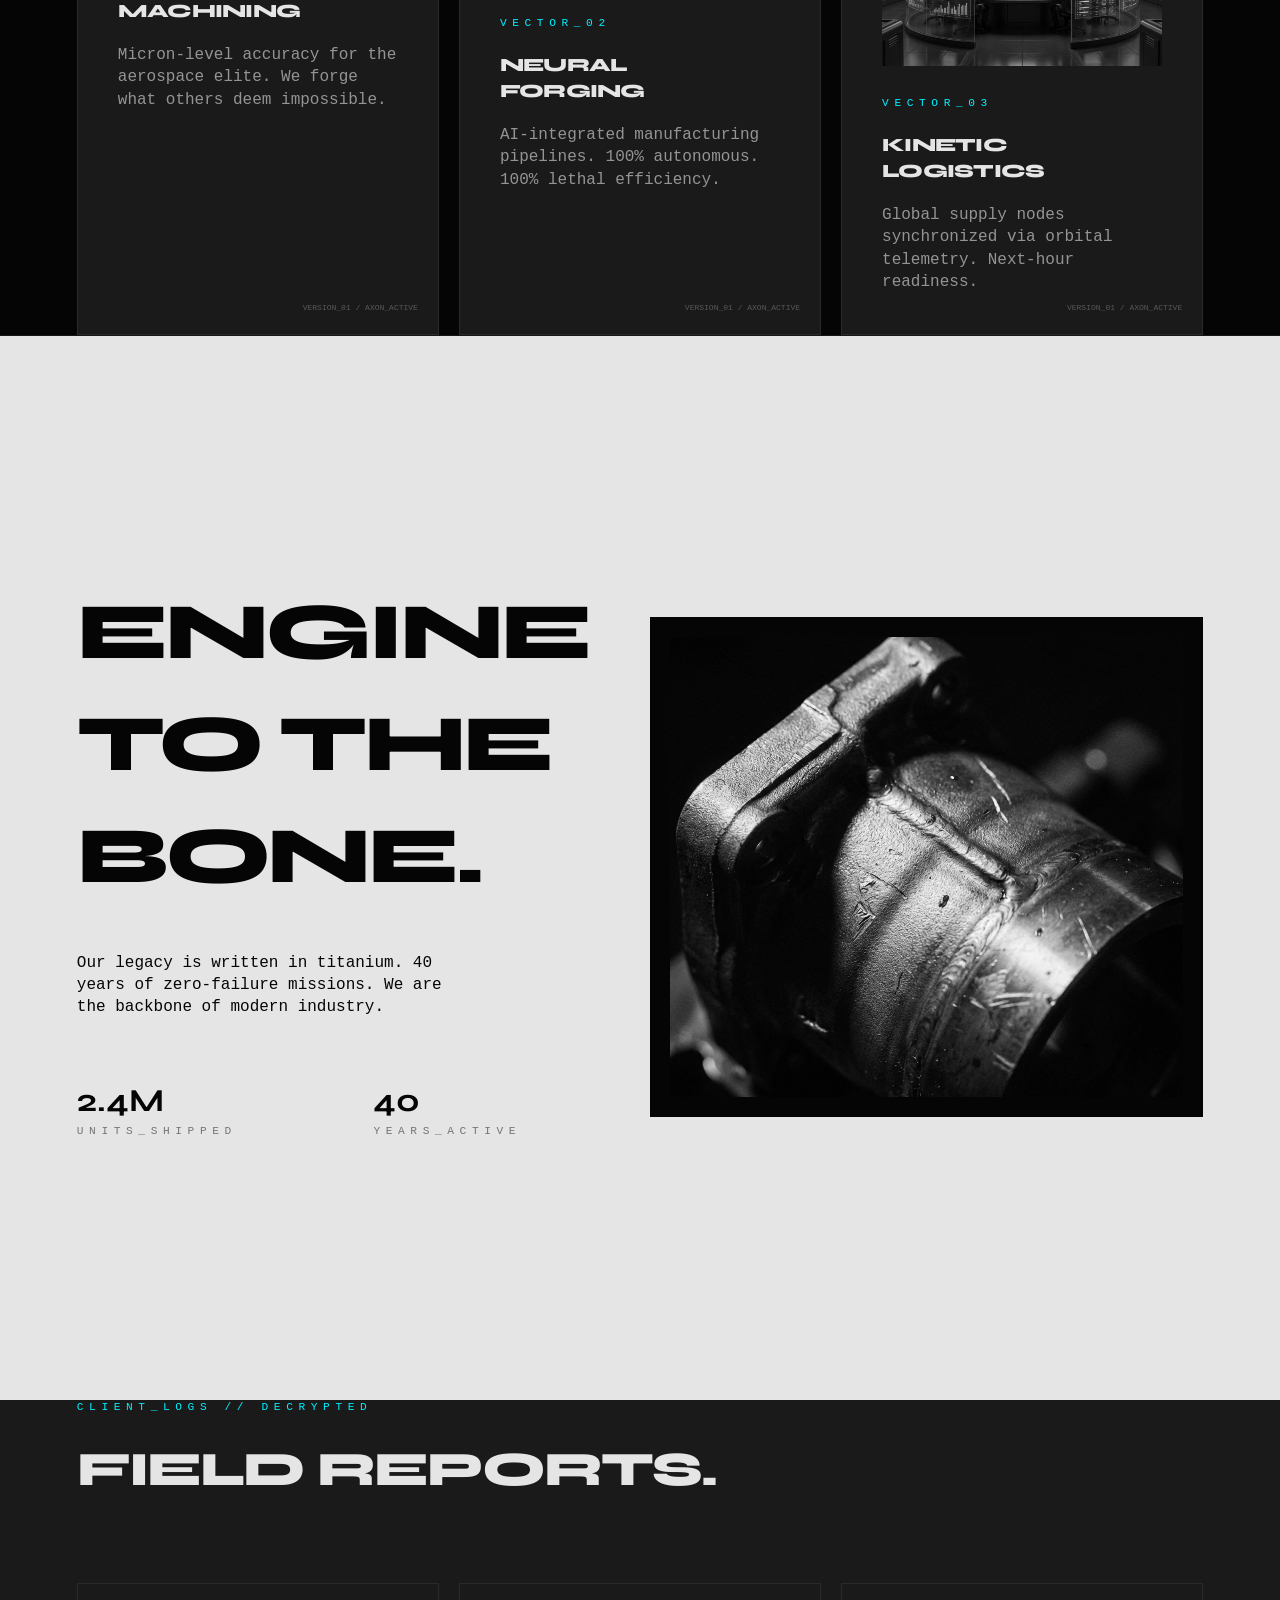
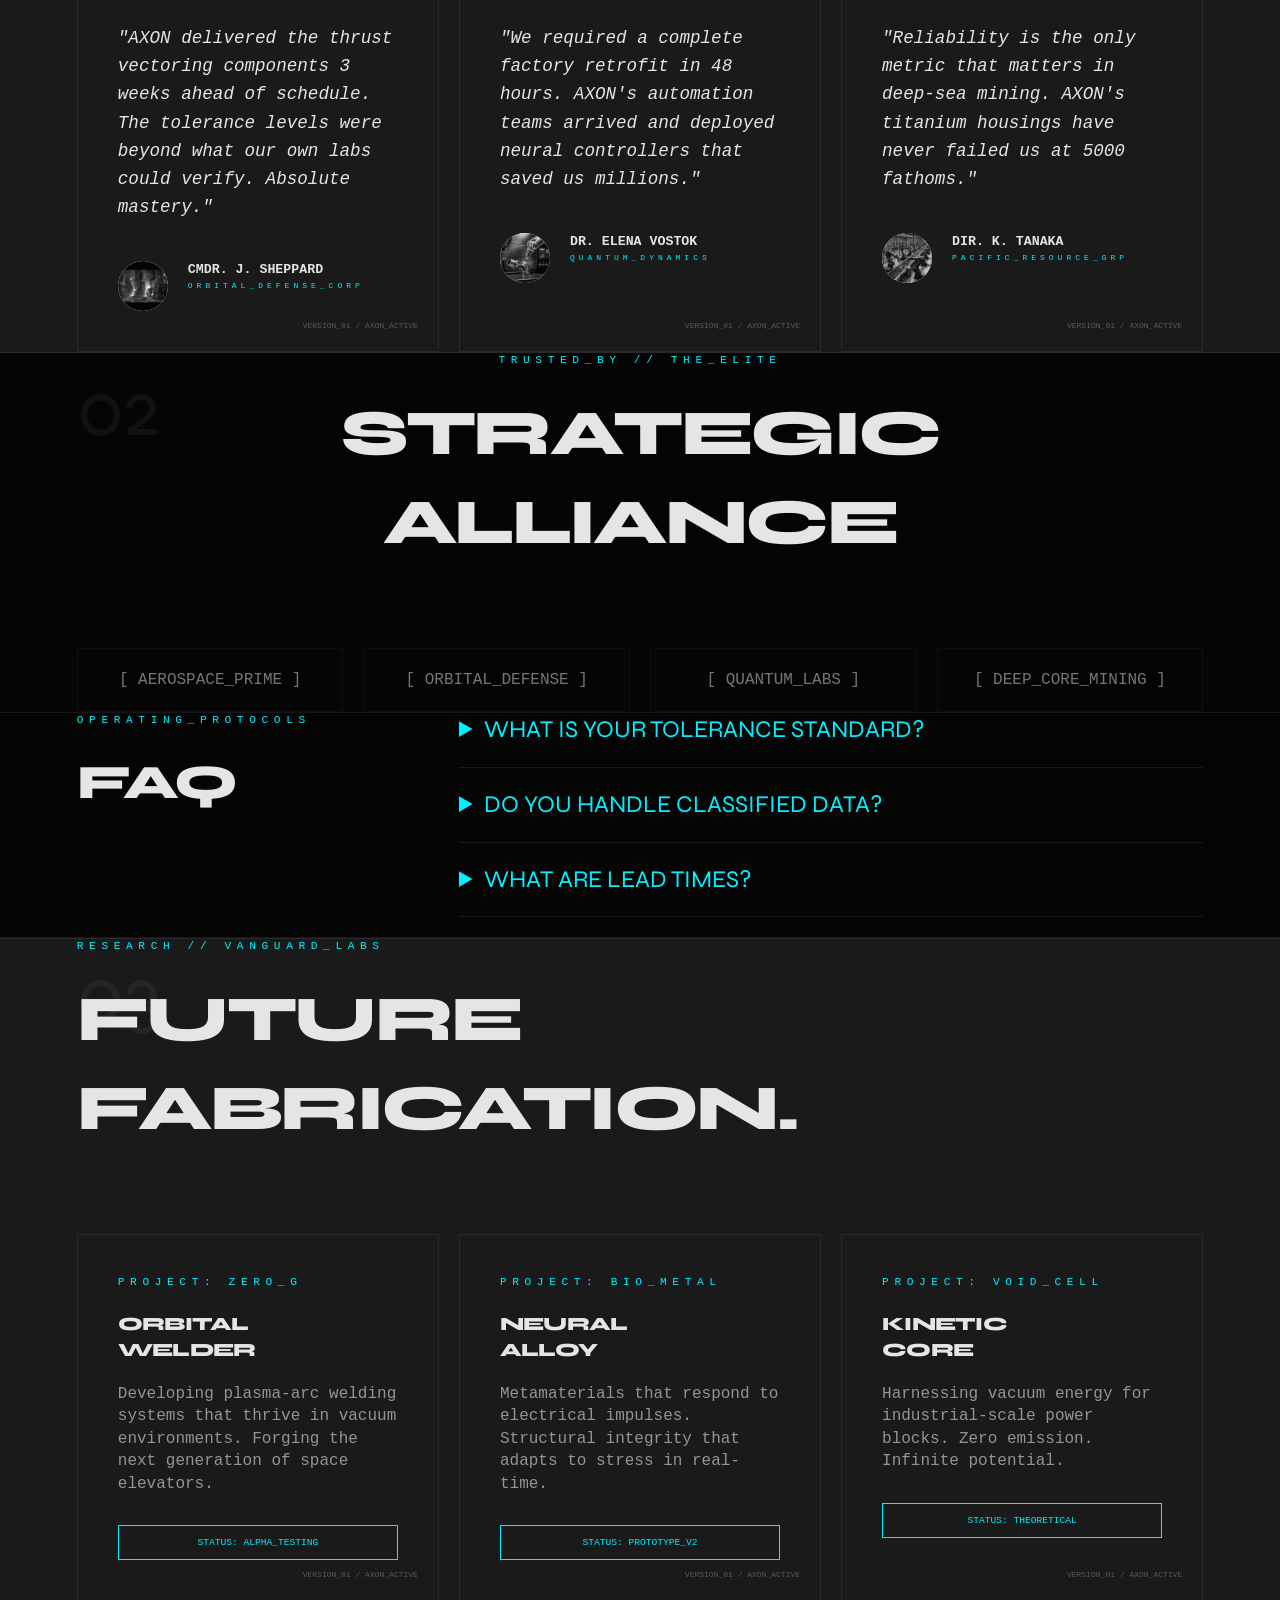
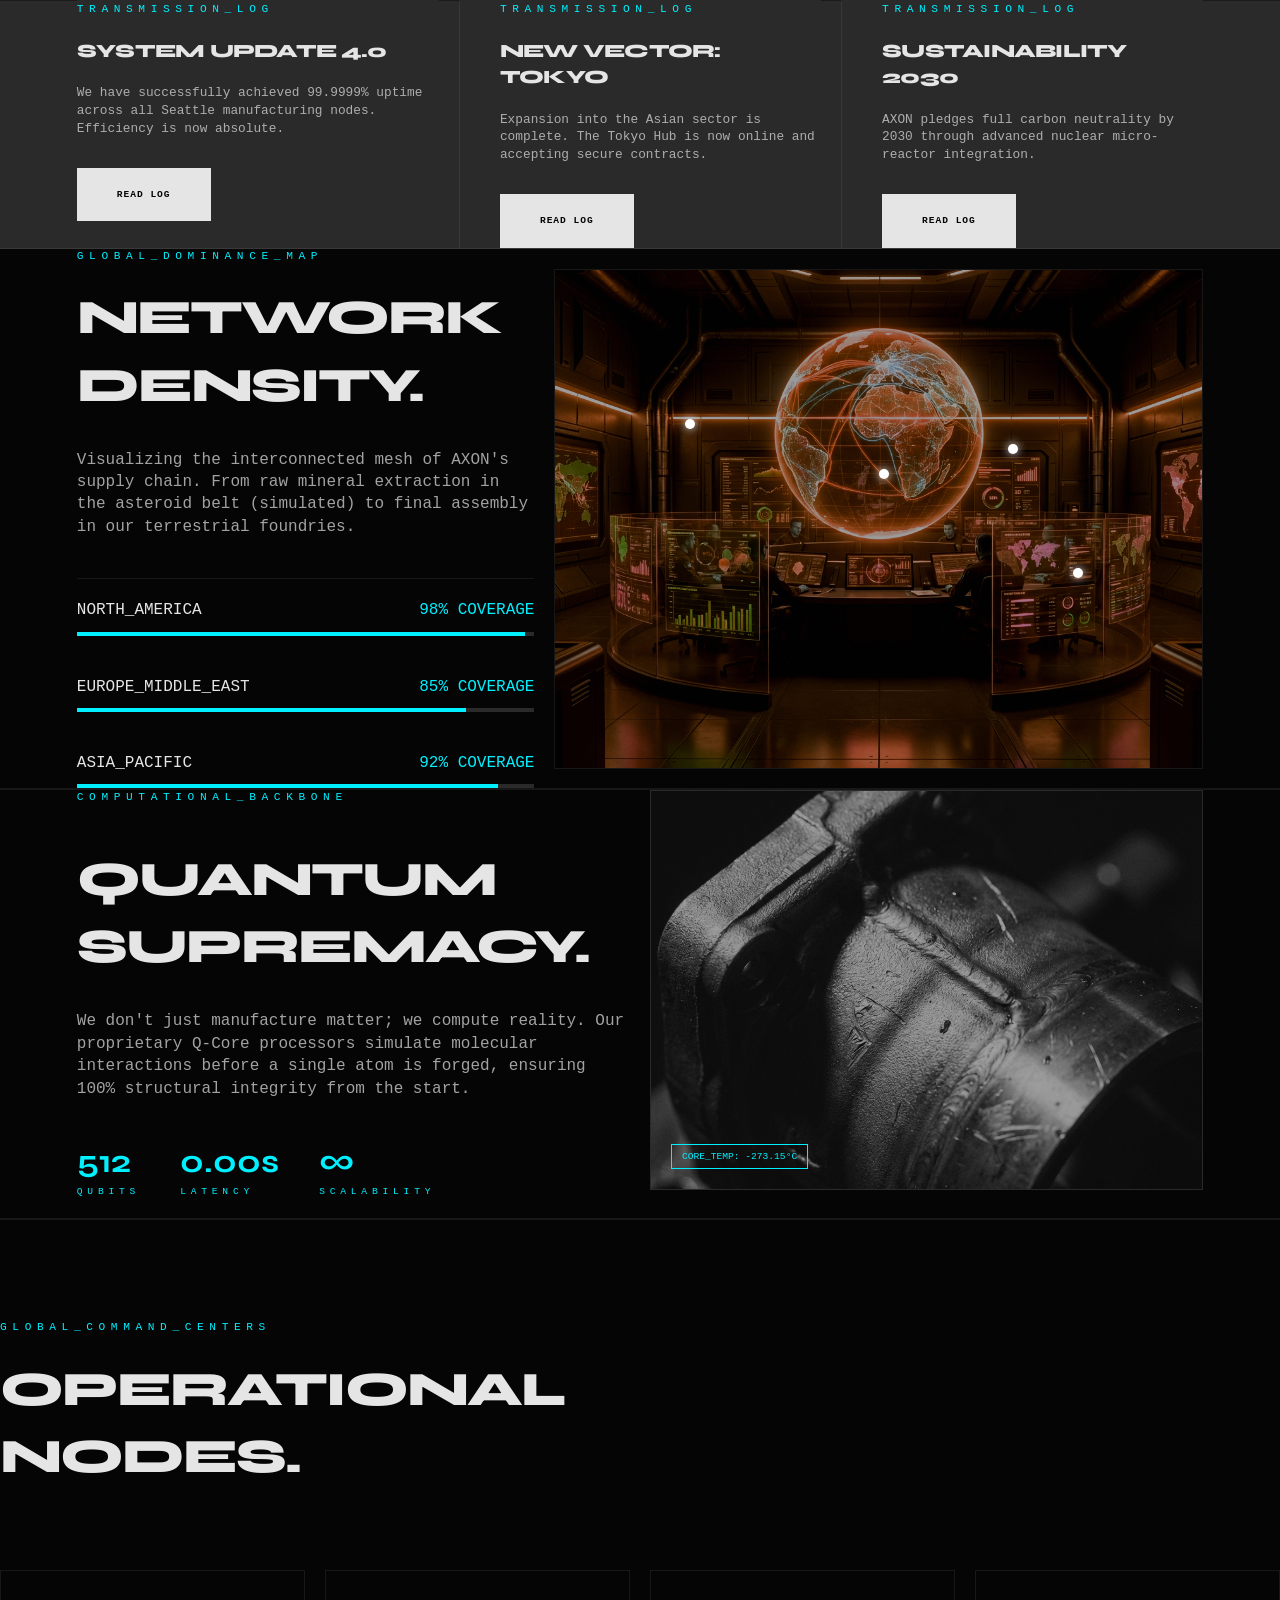
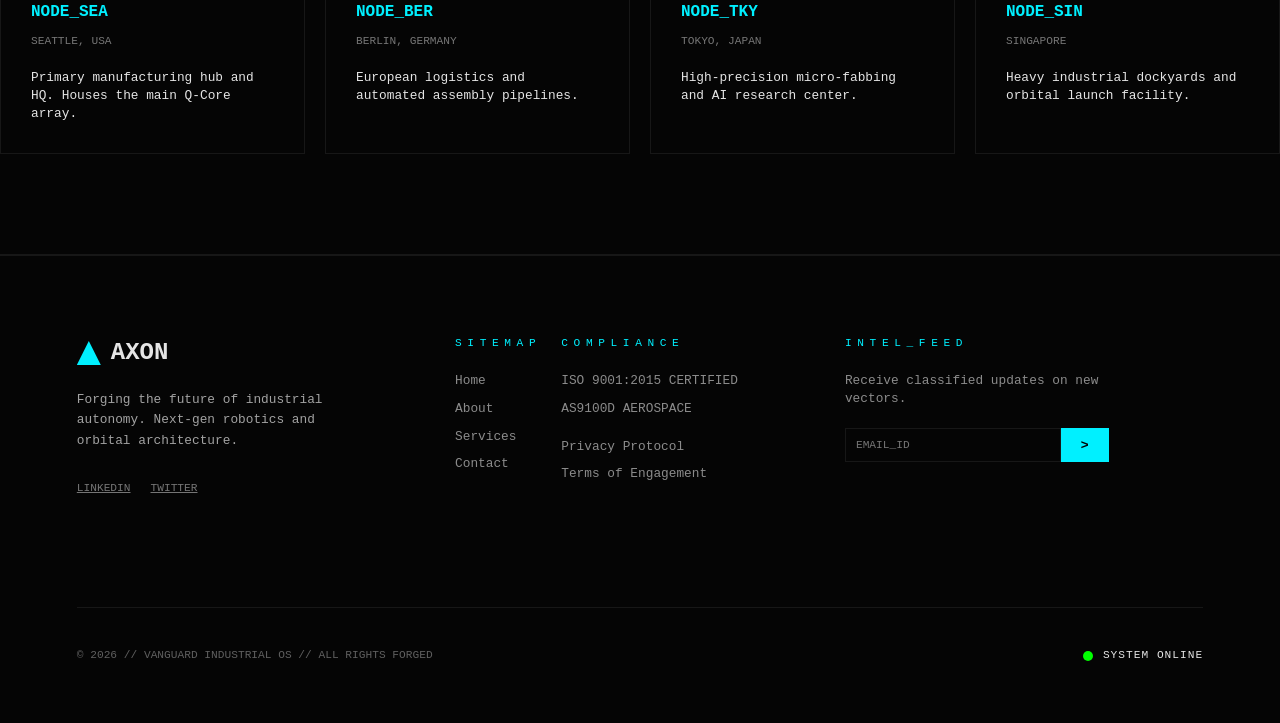
==== commit 4b7b7ab0: "final" ====
--- a/index.html
+++ b/index.html
@@ -264,6 +264,47 @@
         </div>
     </section>
 
+    <!-- NEW CONTENT: VANGUARD LABS (R&D) -->
+    <section class="v-container" style="background: var(--v-gray); border-top: 1px solid var(--v-border);">
+        <div class="section-num">03</div>
+        <div class="section-head reveal" style="margin-bottom: 80px;">
+            <span class="v-label">RESEARCH // VANGUARD_LABS</span>
+            <h2 style="font-size: 4rem;">FUTURE <br>FABRICATION.</h2>
+        </div>
+        <div class="v-grid">
+            <div class="v-card v-reveal">
+                <span class="v-label">PROJECT: ZERO_G</span>
+                <h3>ORBITAL <br>WELDER</h3>
+                <p style="margin-top: 20px; opacity: 0.6;">Developing plasma-arc welding systems that thrive in vacuum
+                    environments. Forging the next generation of space elevators.</p>
+                <div
+                    style="margin-top: 30px; border: 1px solid var(--v-accent); padding: 10px; font-size: 0.6rem; color: var(--v-accent); text-align: center;">
+                    STATUS: ALPHA_TESTING
+                </div>
+            </div>
+            <div class="v-card v-reveal">
+                <span class="v-label">PROJECT: BIO_METAL</span>
+                <h3>NEURAL <br>ALLOY</h3>
+                <p style="margin-top: 20px; opacity: 0.6;">Metamaterials that respond to electrical impulses. Structural
+                    integrity that adapts to stress in real-time.</p>
+                <div
+                    style="margin-top: 30px; border: 1px solid var(--v-accent); padding: 10px; font-size: 0.6rem; color: var(--v-accent); text-align: center;">
+                    STATUS: PROTOTYPE_V2
+                </div>
+            </div>
+            <div class="v-card v-reveal">
+                <span class="v-label">PROJECT: VOID_CELL</span>
+                <h3>KINETIC <br>CORE</h3>
+                <p style="margin-top: 20px; opacity: 0.6;">Harnessing vacuum energy for industrial-scale power blocks.
+                    Zero emission. Infinite potential.</p>
+                <div
+                    style="margin-top: 30px; border: 1px solid var(--v-accent); padding: 10px; font-size: 0.6rem; color: var(--v-accent); text-align: center;">
+                    STATUS: THEORETICAL
+                </div>
+            </div>
+        </div>
+    </section>
+
     <section class="v-container" style="background: var(--v-gray-light);">
         <div class="v-grid">
             <div style="grid-column: span 4;">
@@ -358,7 +399,7 @@
                 <p style="margin-top: 30px; opacity: 0.7;">We don't just manufacture matter; we compute reality. Our
                     proprietary Q-Core processors simulate molecular interactions before a single atom is forged,
                     ensuring 100% structural integrity from the start.</p>
-                <div style="margin-top: 40px; display: flex; gap: 40px;">
+                <div style="margin-top: 40px; display: flex; gap: 40px; flex-wrap: wrap;">
                     <div>
                         <h4 style="font-family: 'Syne'; font-size: 2rem; color: var(--v-accent);">512</h4>
                         <span class="v-label" style="font-size: 0.6rem;">QUBITS</span>
@@ -383,6 +424,38 @@
                         CORE_TEMP: -273.15°C
                     </div>
                 </div>
+            </div>
+        </div>
+    </section>
+
+    <!-- NEW CONTENT: OPERATIONAL_NODES -->
+    <section class="v-container" style="border-top: 1px solid var(--v-border); padding: 100px 0;">
+        <div class="v-grid">
+            <div style="grid-column: span 12;">
+                <span class="v-label">GLOBAL_COMMAND_CENTERS</span>
+                <h2 style="font-size: 3rem; margin: 20px 0 60px;">OPERATIONAL <br>NODES.</h2>
+            </div>
+            <div style="grid-column: span 3; border: 1px solid var(--v-border); padding: 30px;">
+                <h4 style="color: var(--v-accent);">NODE_SEA</h4>
+                <p style="font-size: 0.7rem; margin-top: 10px; opacity: 0.5;">SEATTLE, USA</p>
+                <p style="font-size: 0.8rem; margin-top: 20px;">Primary manufacturing hub and HQ. Houses the main Q-Core
+                    array.</p>
+            </div>
+            <div style="grid-column: span 3; border: 1px solid var(--v-border); padding: 30px;">
+                <h4 style="color: var(--v-accent);">NODE_BER</h4>
+                <p style="font-size: 0.7rem; margin-top: 10px; opacity: 0.5;">BERLIN, GERMANY</p>
+                <p style="font-size: 0.8rem; margin-top: 20px;">European logistics and automated assembly pipelines.</p>
+            </div>
+            <div style="grid-column: span 3; border: 1px solid var(--v-border); padding: 30px;">
+                <h4 style="color: var(--v-accent);">NODE_TKY</h4>
+                <p style="font-size: 0.7rem; margin-top: 10px; opacity: 0.5;">TOKYO, JAPAN</p>
+                <p style="font-size: 0.8rem; margin-top: 20px;">High-precision micro-fabbing and AI research center.</p>
+            </div>
+            <div style="grid-column: span 3; border: 1px solid var(--v-border); padding: 30px;">
+                <h4 style="color: var(--v-accent);">NODE_SIN</h4>
+                <p style="font-size: 0.7rem; margin-top: 10px; opacity: 0.5;">SINGAPORE</p>
+                <p style="font-size: 0.8rem; margin-top: 20px;">Heavy industrial dockyards and orbital launch facility.
+                </p>
             </div>
         </div>
     </section>
--- a/style.css
+++ b/style.css
@@ -23,6 +23,7 @@
     --v-accent-dim: rgba(255, 61, 0, 0.15);
     --v-gray: #E0E0E0;
     --v-gray-light: #CCCCCC;
+    --v-border: rgba(0, 0, 0, 0.1);
 }
 
 /* --- Foundation --- */
@@ -429,6 +430,66 @@
     font-family: sans-serif;
 }
 
+[dir="rtl"] .hero-visual {
+    right: auto;
+    left: var(--v-margin);
+}
+
+[dir="rtl"] .section-num {
+    left: auto;
+    right: var(--v-margin);
+}
+
+[dir="rtl"] .hero h1 {
+    margin-left: 0;
+    margin-right: -0.05em;
+}
+
+[dir="rtl"] .dropdown-content {
+    left: auto;
+    right: -10px;
+}
+
+[dir="rtl"] .v-logo::before {
+    order: 2;
+}
+
+[dir="rtl"] .v-card::after {
+    right: auto;
+    left: 20px;
+}
+
+[dir="rtl"] .nav-links {
+    left: auto;
+    right: 0;
+}
+
+[dir="rtl"] .t-layout {
+    grid-template-columns: 1fr 320px;
+}
+
+[dir="rtl"] .t-sidebar {
+    border-right: none;
+    border-left: 1px solid var(--v-border);
+}
+
+[dir="rtl"] [style*="border-left"] {
+    border-left-width: 0 !important;
+    border-right-width: 1px !important;
+    border-right-style: solid !important;
+}
+
+[dir="rtl"] [style*="padding-left"] {
+    padding-left: 0 !important;
+    padding-right: 40px !important;
+    /* Approximation for common value */
+}
+
+/* Fix for alternating rows in services.html */
+[dir="rtl"] .vector-row[style*="row-reverse"] {
+    flex-direction: row !important;
+}
+
 /* --- Responsive & Mobile --- */
 @media (max-width: 1024px) {
     :root {
@@ -471,16 +532,19 @@
         display: none;
         /* Hide default nav items */
         position: fixed;
-        top: 80px;
+        top: 0;
+        /* Changed from 80px to 0 for full screen coverage */
         left: 0;
         width: 100%;
-        height: calc(100vh - 80px);
+        height: 100vh;
         background: var(--v-black);
         flex-direction: column;
-        padding: 40px;
+        padding: 120px 40px 40px;
+        /* Added top padding to clear nav bar */
         border-bottom: 1px solid var(--v-border);
-        gap: 20px;
-        z-index: 999;
+        gap: 30px;
+        z-index: 2000;
+        /* Increased to be above nav (1000) */
         overflow-y: auto;
     }
 
@@ -502,7 +566,8 @@
         width: 30px;
         height: 20px;
         cursor: pointer;
-        z-index: 1001;
+        z-index: 3000;
+        /* Higher than nav-links (2000) */
     }
 
     .mobile-toggle span {
@@ -520,6 +585,12 @@
         gap: 40px;
     }
 
+    /* Handle grid-column spans in flex layout */
+    .v-grid>* {
+        grid-column: span 12 !important;
+        width: 100% !important;
+    }
+
     /* Typography Scaling */
     h1 {
         font-size: clamp(2.5rem, 8vw, 3.5rem);
@@ -539,6 +610,11 @@
         /* Align with mobile margin */
     }
 
+    [dir="rtl"] .section-num {
+        left: auto;
+        right: 20px;
+    }
+
     /* Marquee Handling */
     .v-marquee {
         width: 100vw;
@@ -551,8 +627,11 @@
     }
 
     /* Auto-fix generic overlaps */
-    div[style*="height: 500px"] {
-        height: 300px !important;
+    div[style*="height: 500px"],
+    div[style*="height: 600px"],
+    div[style*="height: 400px"] {
+        height: auto !important;
+        min-height: 300px;
     }
 
     .v-card {
@@ -571,7 +650,7 @@
     .vector-side {
         border-right: none;
         border-bottom: 1px solid var(--v-border);
-        padding: 40px 20px;
+        padding: 40px 20px !important;
         width: 100%;
     }
 
@@ -585,6 +664,23 @@
         width: 100%;
         overflow: hidden;
         /* Safety clip */
+    }
+
+    header.hero {
+        padding-top: 150px;
+        min-height: auto;
+        padding-bottom: 80px;
+    }
+
+    section {
+        padding: 5rem 0;
+    }
+
+    .evolution-item {
+        text-align: center !important;
+        border-right: none !important;
+        padding-right: 0 !important;
+        padding-left: 0 !important;
     }
 }
 
